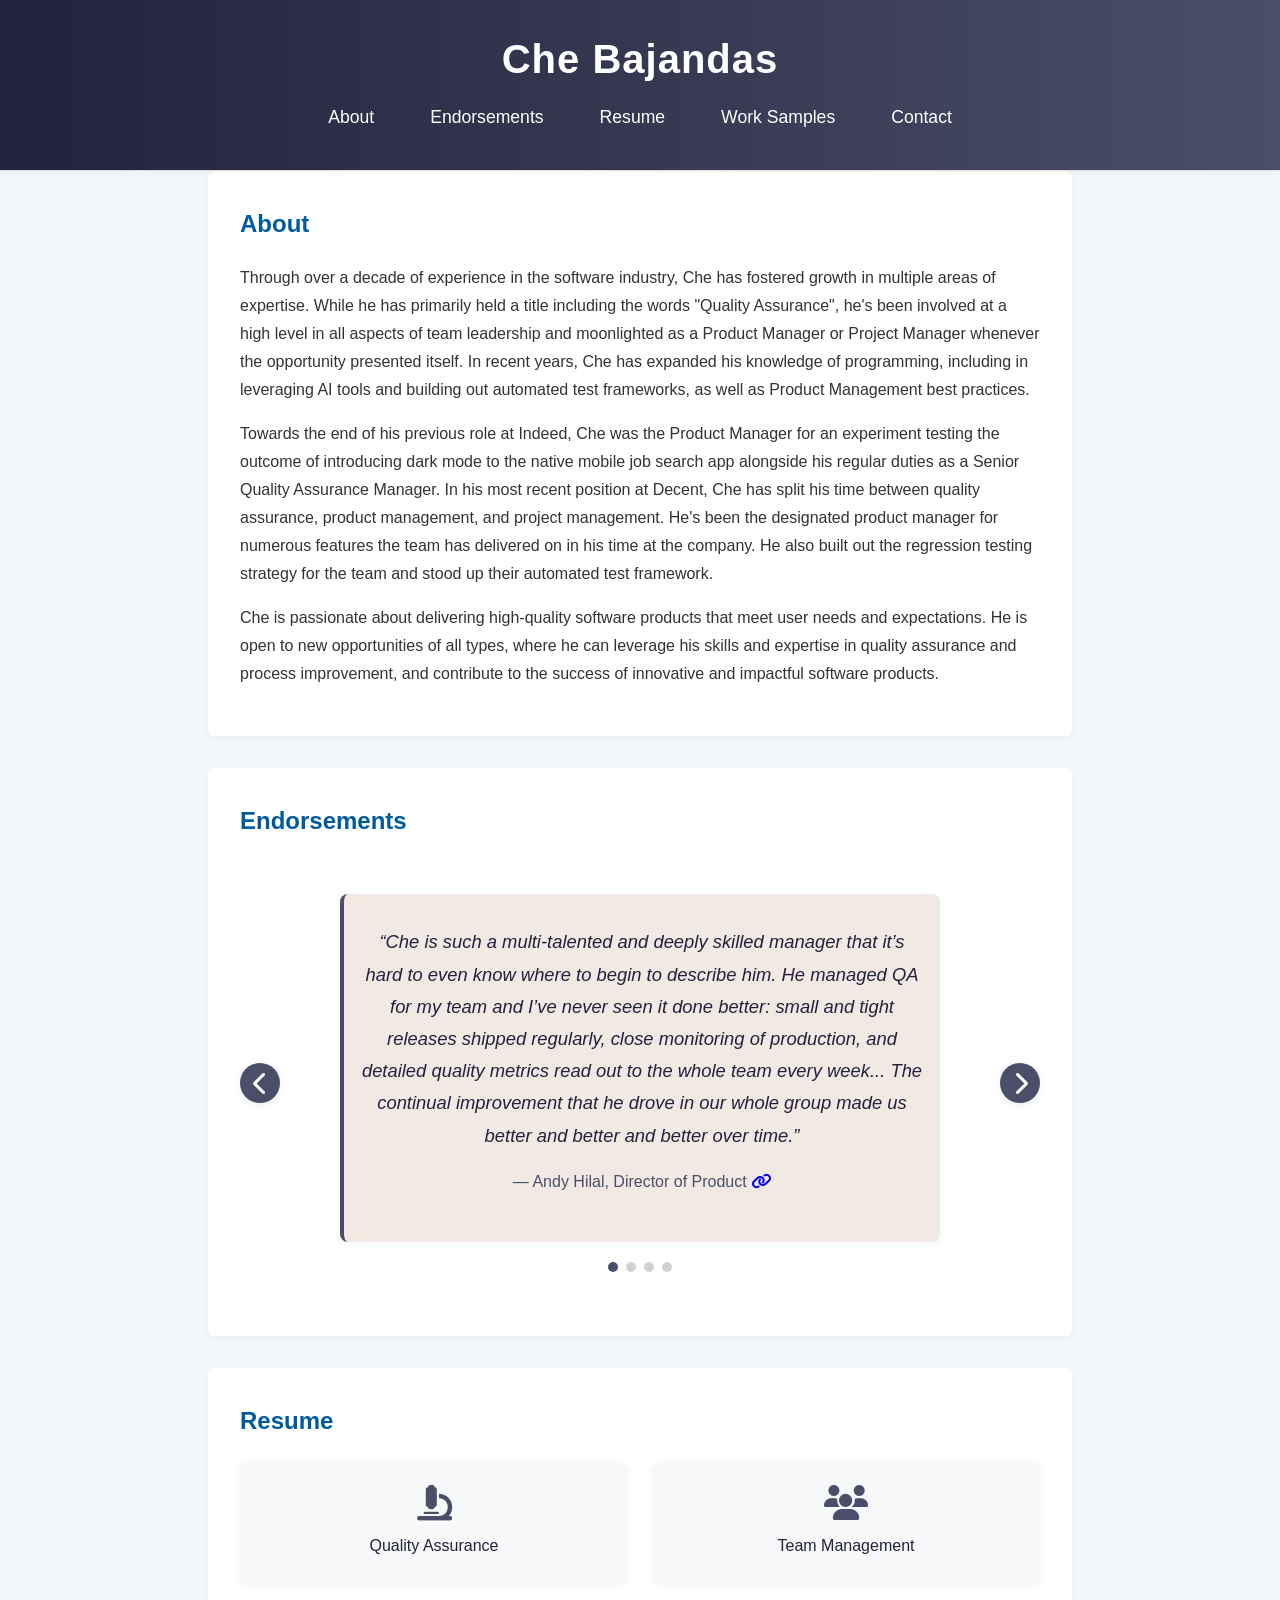
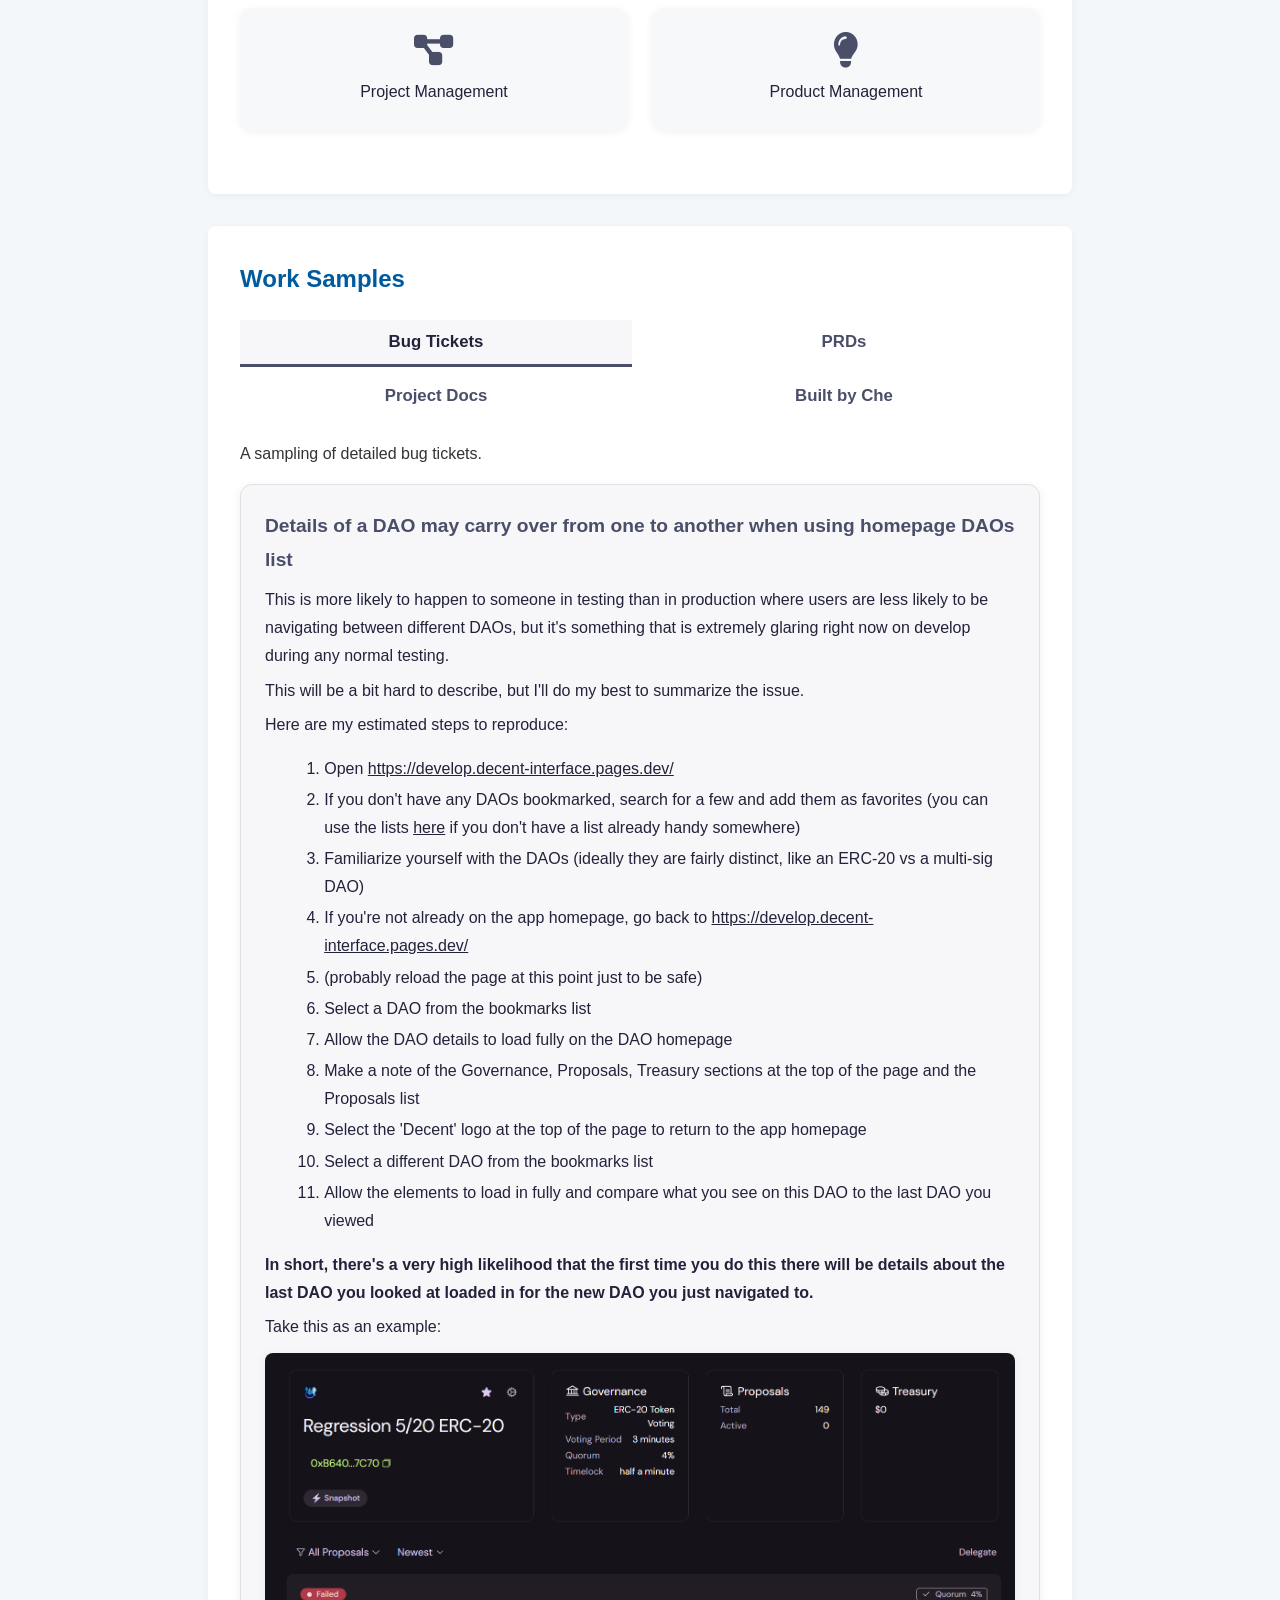
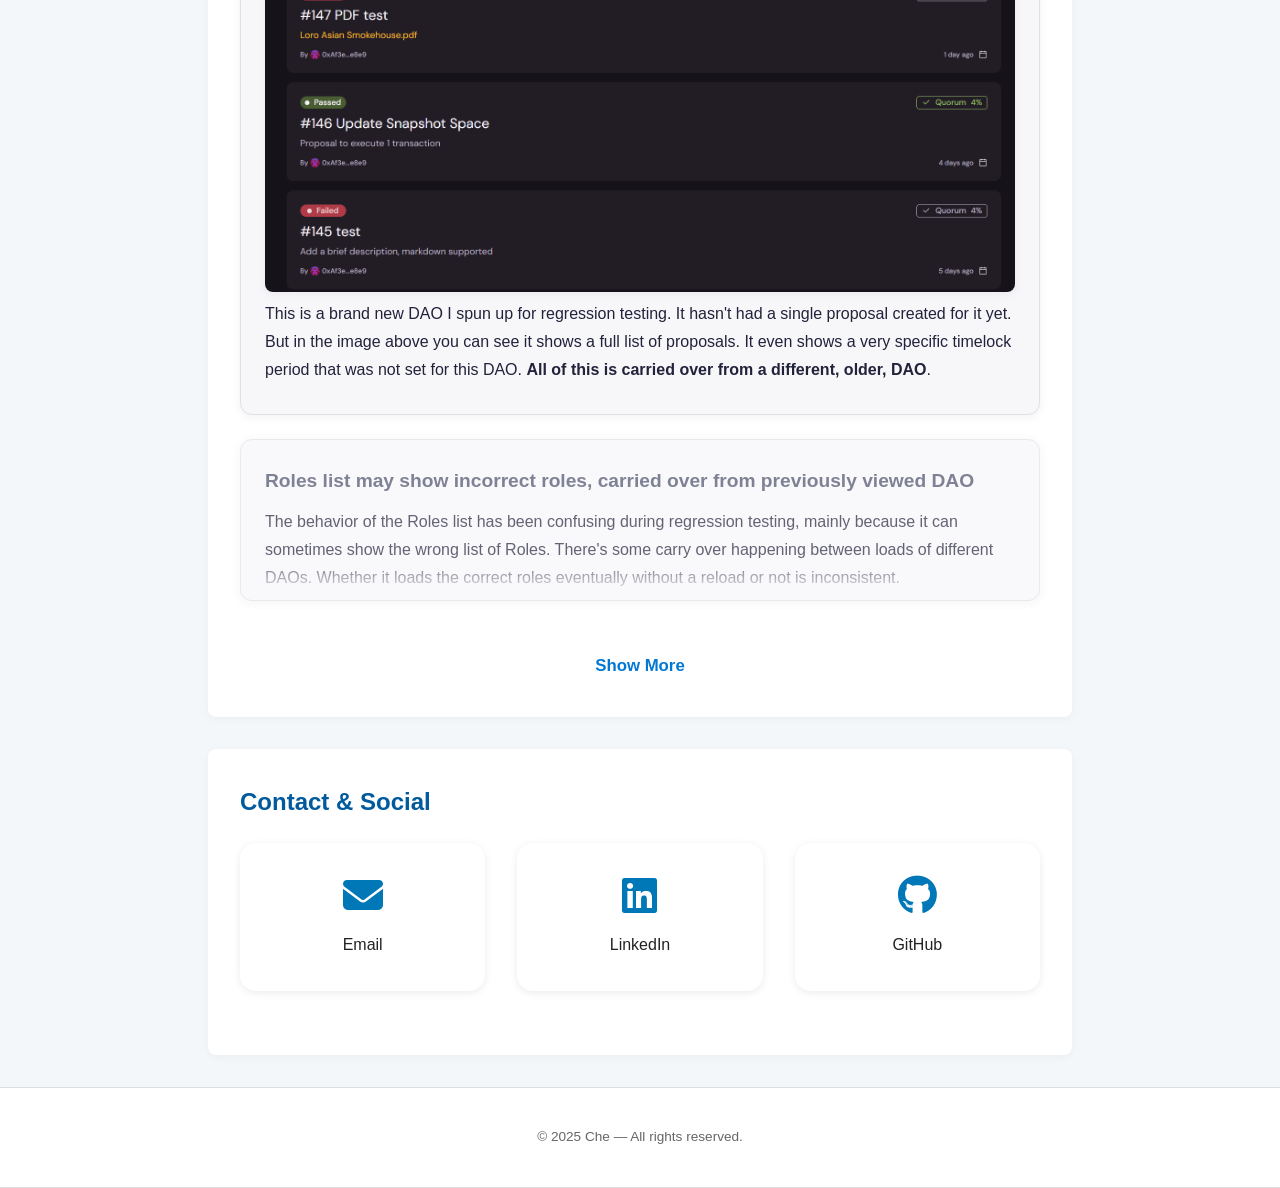
==== index.html @ fb9ca4ca "Significant update to the PRD portion of the page. Now a list of tiles linking to PDFs. Also made so" ====
<!DOCTYPE html>
<html lang="en">
<head>
  <meta charset="UTF-8">
  <meta name="viewport" content="width=device-width, initial-scale=1.0">
  <title>Che Portfolio</title>
  <link rel="stylesheet" href="assets/css/style.css">
  <link rel="stylesheet" href="https://cdnjs.cloudflare.com/ajax/libs/font-awesome/6.4.2/css/all.min.css">

</head>
<body>
  <header>
    <div class="site-title">Che Bajandas</div>
    <nav class="main-nav">
      <button class="nav-hamburger" aria-label="Open navigation" tabindex="0">&#9776;</button>
      <ul class="nav-links">
        <li><a href="#about">About</a></li>
        <li><a href="#endorsements">Endorsements</a></li>
        <li><a href="#resume">Resume</a></li>
        <li><a href="#samples">Work Samples</a></li>
        <li><a href="#contact">Contact</a></li>
      </ul>
      <div class="nav-overlay" id="navOverlay"></div>
      <div class="nav-overlay-bg" id="navOverlayBg"></div>
    </nav>
  </header>

  <section id="about">
    <h2>About</h2>
    <p>
      Through over a decade of experience in the software industry, Che has fostered growth in multiple areas of expertise. While he has primarily held a title including the words "Quality Assurance", he's been involved at a high level in all aspects of team leadership and moonlighted as a Product Manager or Project Manager whenever the opportunity presented itself. In recent years, Che has expanded his knowledge of programming, including in leveraging AI tools and building out automated test frameworks, as well as Product Management best practices.
    </p>
    <p>
      Towards the end of his previous role at Indeed, Che was the Product Manager for an experiment testing the outcome of introducing dark mode to the native mobile job search app alongside his regular duties as a Senior Quality Assurance Manager. In his most recent position at Decent, Che has split his time between quality assurance, product management, and project management. He's been the designated product manager for numerous features the team has delivered on in his time at the company. He also built out the regression testing strategy for the team and stood up their automated test framework.
    </p>
    <p>
      Che is passionate about delivering high-quality software products that meet user needs and expectations. He is open to new opportunities of all types, where he can leverage his skills and expertise in quality assurance and process improvement, and contribute to the success of innovative and impactful software products.
    </p>
  </section>

  <section id="endorsements">
    <h2>Endorsements</h2>
    <div class="carousel-wrapper">
      <button class="carousel-btn" id="prev-btn" aria-label="Previous endorsement">
        <i class="fa-solid fa-chevron-left"></i>
      </button>
      <div class="carousel" id="endorsement-carousel">
        <div class="carousel-quote active">“Che is such a multi-talented and deeply skilled manager that it’s hard to even know where to begin to describe him. He managed QA for my team and I’ve never seen it done better: small and tight releases shipped regularly, close monitoring of production, and detailed quality metrics read out to the whole team every week... The continual improvement that he drove in our whole group made us better and better and better over time.”<br><span class="carousel-author">— Andy Hilal, Director of Product <a href="https://www.linkedin.com/in/che-bajandas/details/recommendations/" target="_blank" aria-label="View LinkedIn recommendation"><i class="fa-solid fa-link"></i></a></span></div>
        <div class="carousel-quote">“For the four years we worked together on Battle Pirates, Che was a consistently diligent and dependable QA, whose deep knowledge of the systems our game was built upon informed his team members across all disciplines of the complexity and risk associated with what we planned and what we shipped.”<br><span class="carousel-author">— Jeremy Sachs, Senior Game Engineer <a href="https://www.linkedin.com/in/che-bajandas/details/recommendations/" target="_blank" aria-label="View LinkedIn recommendation"><i class="fa-solid fa-link"></i></a></span></div>
        <div class="carousel-quote">“What can I say about Che. He is one of the best managers I have ever worked with... He has unparalleled attention to details and has always been someone with the highest level of integrity and fairness. No matter the complexity you can always expect him to deliver.”<br><span class="carousel-author">— Jinesh Doshi, Principle QA Automation Engineer <a href="https://www.linkedin.com/in/che-bajandas/details/recommendations/" target="_blank" aria-label="View LinkedIn recommendation"><i class="fa-solid fa-link"></i></a></span></div>
        <div class="carousel-quote">“When I think of Che, the first word that comes to mind is dedication. Whether it was his team, his work, or the product, Che was always dedicated to making sure everything was a success. No matter where he goes, you can expect him to deliver. ”<br><span class="carousel-author">— Joshua Groezinger, Senior SDET <a href="https://www.linkedin.com/in/che-bajandas/details/recommendations/" target="_blank" aria-label="View LinkedIn recommendation"><i class="fa-solid fa-link"></i></a></span></div>
        <div class="carousel-dots" id="carousel-dots"></div>
      </div>
      <button class="carousel-btn" id="next-btn" aria-label="Next endorsement">
        <i class="fa-solid fa-chevron-right"></i>
      </button>
    </div>
  </section>

  <section id="resume">
    <h2>Resume</h2>
    <div class="resume-cards">
      <a class="resume-card" href="assets/resumes/Che Bajandas Resume IC.pdf" target="_blank">
        <i class="fa-solid fa-microscope resume-icon" aria-hidden="true"></i>
        <span>Quality Assurance</span>
      </a>
      <a class="resume-card" href="assets/resumes/Che Bajandas Resume M.pdf" target="_blank">
        <i class="fa-solid fa-users resume-icon" aria-hidden="true"></i>
        <span>Team Management</span>
      </a>
      <a class="resume-card" href="assets/resumes/Che Bajandas Resume PJM.pdf" target="_blank">
        <i class="fa-solid fa-diagram-project resume-icon" aria-hidden="true"></i>
        <span>Project Management</span>
      </a>
      <a class="resume-card" href="assets/resumes/Che Bajandas Resume PM.pdf" target="_blank">
        <i class="fa-solid fa-lightbulb resume-icon" aria-hidden="true"></i>
        <span>Product Management</span>
      </a>
    </div>
  </section>

  <section id="samples">
    <h2>Work Samples</h2>
    <div class="work-samples-tabs-grid">
      <div class="work-samples-tabs-row">
        <button class="work-samples-tab active" data-tab="bug-tickets">Bug Tickets</button>
        <button class="work-samples-tab" data-tab="prds">PRDs</button>
      </div>
      <div class="work-samples-tabs-row">
        <button class="work-samples-tab" data-tab="project-docs">Project Docs</button>
        <button class="work-samples-tab" data-tab="automation">Built by Che</button>
      </div>
    </div>
    <div class="work-samples-tab-content">
      <div id="bug-tickets-tab" class="work-samples-panel active">
        <p>
            A sampling of detailed bug tickets.
        </p>
        <div id="bug-tickets-container"></div>
      </div>
      <div id="prds-tab" class="work-samples-panel">
        <p>
            Examples of Product Requirement Documents (PRDs).
        </p>
        <div class="prd-cards">
          <a class="prd-card" href="assets/documents/Token Sales MVP PRD 1.pdf" target="_blank">
            <i class="fa-solid fa-file-lines prd-icon" aria-hidden="true"></i>
            <span>Token Sales MVP PRD</span>
          </a>
          <a class="prd-card" href="assets/documents/Decent Monetization PRD 1.pdf" target="_blank">
            <i class="fa-solid fa-file-lines prd-icon" aria-hidden="true"></i>
            <span>Decent Monetization PRD</span>
          </a>
          <a class="prd-card" href="assets/documents/Intuition PRD 1.pdf" target="_blank">
            <i class="fa-solid fa-file-lines prd-icon" aria-hidden="true"></i>
            <span>Intuition PRD</span>
          </a>
          <a class="prd-card" href="assets/documents/Intuition Handoff Notes 1.pdf" target="_blank">
            <i class="fa-solid fa-file-lines prd-icon" aria-hidden="true"></i>
            <span>Intuition Handoff Notes</span>
          </a>
          <a class="prd-card" href="assets/documents/Sub DAO Management PRD 1.pdf" target="_blank">
            <i class="fa-solid fa-file-lines prd-icon" aria-hidden="true"></i>
            <span>Sub DAO Management PRD</span>
          </a>
        </div>
      </div>
      <div id="project-docs-tab" class="work-samples-panel">
        <p>
            Project documentation, including project ticket details.
        </p>
        <div id="project-docs-container"></div>
      </div>
      <div id="automation-tab" class="work-samples-panel">
        <p>
            Automation, coding projects, and tools built by Che.
        </p>
        <div class="automation-card">
          <h3>decent-ui-automation</h3>
          <div class="automation-card-body">
            <p>
              decent-ui-automation is a UI automation framework built with TypeScript and Selenium WebDriver. It was built from the ground up by Che Bajandas to provide automated regression testing as part of the Decent app project pipeline.
            </p>
            <ul>
              <li>TypeScript-first, modern project structure</li>
              <li>Page Object Model (POM) for maintainable tests</li>
              <li>Reusable test utilities and helpers</li>
              <li>Easy configuration and environment management</li>
            </ul>
            <p>
              <a href="https://github.com/decentdao/decent-ui-automation" target="_blank" rel="noopener" class="github-link">
                <i class="fa-brands fa-github"></i> View on GitHub
              </a>
            </p>
            <pre class="automation-code-block"><code>// Sample regression test file

import { getTestDao } from '../../../config/test-daos';
import { BaseSeleniumTest } from '../../base-selenium-test';
import { By } from 'selenium-webdriver';
import { pages } from '../../../config/pages';
import { getBaseUrl, appendFlagsToUrl } from '../../test-helpers';


// Parse governance type from CLI args
const governanceArg = process.argv.find(arg => arg.startsWith('--governance='));
const governanceType = governanceArg ? governanceArg.split('=')[1].toLowerCase() : 'erc20';

const test = new BaseSeleniumTest('dao-homepage', 'content-loads');
BaseSeleniumTest.run(async (test) => {
  // Load the DAO homepage
  await test.start();
  const daoHomePath = `${pages['dao-homepage']}?dao=${getTestDao(governanceType).value}`;
  await test.driver!.get(appendFlagsToUrl(getBaseUrl() + daoHomePath));
  // Confirm the settings button is present
  await test.waitForElement(By.css('[aria-label="Manage DAO"]'));
  console.log('DAO homepage loaded and settings button found.');
}, test);
            </code></pre>
          </div>
        </div>
        <div class="automation-card">
          <h3>decent-copy-editor</h3>
          <div class="automation-card-body">
            <p>
              A simple desktop app that provides a GUI for editing copy for the Decent web app.
            </p>
            <ul>
              <li>Imports language files from local app project</li>
              <li>Displays keys and values in easy to navigate table view</li>
              <li>Allows for editing keys for multiple entries and applying changes in a batch</li>
              <li>Updates local app project language files</li>
            </ul>
            <p>
              <a href="https://github.com/cbajandas/decent-copy-editor" target="_blank" rel="noopener" class="github-link">
                <i class="fa-brands fa-github"></i> View on GitHub
              </a>
            </p>
          </div>
        </div>
        <div class="automation-card">
          <h3>che-portfolio</h3>
          <div class="automation-card-body">
            <p>
              This website!
            </p>
            <ul>
              <li>Intentionally simple design intended for professional use</li>
              <li>Embedded work samples using markdown formatting for consistency</li>
              <li>Mobile friendly, responsive design</li>
              <li>Built from scratch, hosted on GitHub pages</li>
            </ul>
            <p>
              <a href="https://github.com/digestive/che-portfolio" target="_blank" rel="noopener" class="github-link">
                <i class="fa-brands fa-github"></i> View on GitHub
              </a>
            </p>
          </div>
        </div>
        <div class="automation-card">
          <h3>Regression Testing Checklist</h3>
          <div class="automation-card-body">
            <p>
              Complete test suite built for manual regression testing and test case management.
            </p>
            <ul>
              <li>Comprehensive manual regression test suite</li>
              <li>Custom, easy to use test case management</li>
              <li>Checklist style requires less maintenance overhead</li>
              <li>Completely flexible design can easily be expanded upon</li>
            </ul>
            <p>
              <a href="https://docs.google.com/spreadsheets/d/1uO09Rpq7jnb7Ar7uhnLprSSW97XvquPOlO2gi8t4oP4/edit?usp=sharing" target="_blank" rel="noopener" class="github-link">
                <i class="fa-solid fa-external-link-alt"></i> View Checklist
              </a>
            </p>
          </div>
        </div>
      </div>
    </div>
  </section>

  <section id="contact">
    <h2>Contact & Social</h2>
    <div class="contact-cards">
      <a class="contact-card" href="#" id="open-contact-modal">
        <i class="fa-solid fa-envelope contact-icon" aria-hidden="true"></i>
        <span>Email</span>
      </a>
      <a class="contact-card" href="https://linkedin.com/in/che-bajandas" target="_blank">
        <i class="fa-brands fa-linkedin contact-icon" aria-hidden="true"></i>
        <span>LinkedIn</span>
      </a>
      <a class="contact-card" href="https://github.com/cbajandas" target="_blank">
        <i class="fa-brands fa-github contact-icon" aria-hidden="true"></i>
        <span>GitHub</span>
      </a>
    </div>

    <!-- Contact Form Modal -->
    <div id="contact-modal-overlay" class="modal-overlay" style="display:none;">
      <div class="modal-content">
        <button class="modal-close" id="close-contact-modal" aria-label="Close contact form">&times;</button>
        <h3>Contact Che</h3>
        <form id="contact-form">
          <label for="contact-name">Name</label>
          <input type="text" id="contact-name" name="name" required>
          <label for="contact-email">Email</label>
          <input type="email" id="contact-email" name="email" required>
          <label for="contact-message">Message</label>
          <textarea id="contact-message" name="message" rows="4" required></textarea>
          <button type="submit" class="modal-submit">Send</button>
          <input type="hidden" name="_subject" value="New message from portfolio contact form">
          <input type="hidden" name="_next" value="/">
        </form>
        <script>
          // Set Formspree endpoint
          document.getElementById('contact-form').setAttribute('action', 'https://formspree.io/f/xjkorvya');
          document.getElementById('contact-form').setAttribute('method', 'POST');
        </script>
        <div id="contact-form-success" style="display:none; color:#4a4e69; margin-top:1rem;">Thank you! Your message has been sent.</div>
      </div>
    </div>
  </section>

  <footer>
    <p>&copy; 2025 Che — All rights reserved.</p>
  </footer>
  <script src="assets/js/contact-modal.js"></script>
  <script src="assets/js/js-yaml.min.js"></script>
  <script src="assets/js/marked.min.js"></script>
  <script src="assets/js/work-samples.js" defer></script> <!-- Loads bug tickets dynamically -->
  <script src="assets/js/nav.js"></script>
  <script>
    // Auto-close modal after Formspree redirect
    if (window.location.pathname === '/' && window.location.hash === '#contact') {
      var overlay = document.getElementById('contact-modal-overlay');
      if (overlay) overlay.style.display = 'none';
    }
  </script>
  <script src="assets/js/carousel.js"></script>
</body>
</html>
---- assets/css/style.css ----
/* Even spacing for work samples tab buttons */
.work-samples-tabs-row {
  display: flex;
  justify-content: space-between;
  gap: 1rem;
}
/* Desktop navigation styles */
.main-nav ul.nav-links {
  display: flex;
  justify-content: center;
  gap: 2rem;
  list-style: none;
  margin: 0;
  padding: 0;
}
.main-nav li {
  display: inline-block;
}
.main-nav a {
  color: #fff;
  text-decoration: none;
  font-weight: 500;
  font-size: 1.1rem;
  padding: 0.5rem 0;
  position: relative;
  transition: color 0.2s;
}
.main-nav a::after {
  content: '';
  display: block;
  width: 0;
  height: 2px;
  background: #f2e9e4;
  transition: width 0.2s;
  position: absolute;
  left: 0;
  bottom: -4px;
}
.main-nav a:hover {
  color: #f2e9e4;
}
.main-nav a:hover::after {
  width: 100%;
}
/* Hamburger menu hidden by default, shown only on mobile */
.nav-hamburger {
  display: none;
  background: none;
  border: none;
  font-size: 2rem;
  color: #fff;
  cursor: pointer;
  margin-left: 1.2rem;
  margin-right: 0;
  z-index: 1001;
}

@media (max-width: 800px) {
  .nav-hamburger {
    display: block !important;
    position: absolute;
    top: 50%;
    left: 0.5rem;
    transform: translateY(-50%);
    color: #fff;
  }
  .main-nav > ul.nav-links {
    display: none !important;
  }
  .main-nav ul.nav-links li {
    margin: 0.7em 0;
    min-width: unset;
  }
  .main-nav ul.nav-links a {
    color: #fff;
    font-size: 1.1em;
    font-weight: 600;
    text-decoration: none;
    padding: 0.3em 0.5em;
    border-radius: 6px;
    transition: background 0.2s, color 0.2s;
  }
  header .site-title {
    font-size: 1.4rem;
  }
  .main-nav ul.nav-links a:hover {
    background: #4a4e69;
    color: #f2e9e4;
  }
}
.automation-card li {
  margin-bottom: 0.2em;
}
.automation-card a {
  color: #22223b;
  text-decoration: underline;
}
.automation-card b {
  color: #22223b;
  font-weight: bold;
}
.automation-card i {
  color: #4a4e69;
}
.automation-code-block {
  background: #23272e;
  color: #f7f7fa;
  border-radius: 8px;
  padding: 1em;
  font-size: 0.98em;
  overflow-x: auto;
  margin-top: 1em;
  margin-bottom: 0.5em;
}
.automation-card-body {
  margin-top: 0.5em;
}
.automation-card {
  background: #f7f7fa;
  border-radius: 12px;
  box-shadow: 0 2px 8px rgba(74, 78, 105, 0.08);
  padding: 1.5rem;
  border: 1px solid #e0e0e0;
  transition: box-shadow 0.2s;
  font-size: 1rem;
  color: #22223b;
  margin-top: 1.5rem;
}
.automation-card:first-of-type {
  margin-top: 1rem;
}
/* Mobile nav overlay styles */
@media (max-width: 800px) {
  .nav-overlay {
    position: fixed;
    top: 0;
    left: 0;
    width: 80vw;
    max-width: 320px;
    height: 100vh;
    background: #22223b;
    z-index: 2000;
    display: flex;
    flex-direction: column;
    padding: 2.5rem 1.2rem 1.2rem 1.2rem;
    transition: transform 0.3s cubic-bezier(.4,0,.2,1);
    transform: translateX(-100%);
    box-shadow: none;
    pointer-events: none;
    opacity: 0;
  }
  .nav-overlay.open {
    transform: translateX(0);
    box-shadow: 2px 0 16px rgba(0,0,0,0.18);
    pointer-events: auto;
    opacity: 1;
  }
  .main-nav ul.nav-links {
    display: flex;
    flex-direction: column;
    background: none;
    box-shadow: none;
    position: static;
    padding: 0;
    min-width: unset;
    gap: 0;
  }
  .main-nav ul.nav-links li {
    margin: 0.7em 0;
    min-width: unset;
  }
  .main-nav ul.nav-links a {
    color: #fff;
    font-size: 1.1em;
    font-weight: 600;
    text-decoration: none;
    padding: 0.3em 0.5em;
    border-radius: 6px;
    transition: background 0.2s, color 0.2s;
  }
  .main-nav ul.nav-links a:hover {
    background: #4a4e69;
    color: #f2e9e4;
  }
  /* Overlay background when open */
  .nav-overlay-bg {
    display: none;
    position: fixed;
    top: 0;
    left: 0;
    width: 100vw;
    height: 100vh;
    background: rgba(34,34,59,0.4);
    z-index: 1999;
    cursor: pointer;
  }
  .nav-overlay-bg.open {
    display: block !important;
  }
}
section, main, [id] {
  scroll-margin-top: 130px;
}
/* Work Samples Tab Navigation - 2x2 grid */
.work-samples-tabs-grid {
  display: flex;
  flex-direction: column;
  gap: 0.5rem;
  margin-bottom: 1.2rem;
  width: 100%;
}

/* Force long strings to wrap in all table cells and block elements */
td, th, p, li, span, div {
  word-break: break-word;
  overflow-wrap: anywhere;
  white-space: normal;
}

@media (max-width: 700px) {
/* Mobile font size and font family for site title */
.site-title {
    font-size: 1.8rem !important;
    font-family: 'Inter', Arial, sans-serif !important;
    margin-left: 2.5rem;
    width: calc(100% - 2.5rem);
    display: block;
    text-align: center;
}
}
.work-samples-tab {
  flex: 1 1 0;
  min-width: 0;
  max-width: 50%;
  background: none;
  border: none;
  border-bottom: 3px solid transparent;
  color: #4a4e69;
  font-size: 1.05em;
  font-weight: 600;
  padding: 0.7em 0;
  cursor: pointer;
  transition: border-color 0.2s, color 0.2s;
  outline: none;
  text-align: center;
}
.work-samples-tab.active {
  border-bottom: 3px solid #4a4e69;
  color: #22223b;
  background: #f7f7fa;
}
.work-samples-tab:focus {
  outline: 2px solid #0078d4;
}
.work-samples-tab-content {
  margin-top: 0.5rem;
}
.work-samples-panel {
  display: none;
}
.work-samples-panel.active {
  display: block;
}
.ticket-card img {
  max-width: 100%;
  height: auto;
  display: block;
  margin: 0.75em 0 0.5em 0;
  border-radius: 8px;
  box-shadow: 0 2px 8px rgba(74,78,105,0.08);
}
/* Show More/Less Button - clean, blue, no border/background, pointer cursor, block centered */
.show-more-link {
  color: #0078d4;
  font-weight: 600;
  font-size: 1.05em;
  cursor: pointer;
  display: block;
  margin: 1.2em auto 0;
  text-align: center;
  user-select: text;
  border: none;
  background: none;
  box-shadow: none;
  outline: none;
  padding: 0.3em 1em;
  border-radius: 8px;
  transition: color 0.2s;
}
/* Show More/Less Button - clean, blue, no border/background, pointer cursor */
.show-more-link {
  color: #0078d4;
  font-weight: 600;
  font-size: 1.05em;
  cursor: pointer;
  text-align: center;
  margin-top: 0.5rem;
  user-select: text;
  border: none;
  background: none;
  box-shadow: none;
  outline: none;
  padding: 0.3em 1em;
  border-radius: 8px;
  display: inline-block;
  transition: color 0.2s;
}
.show-more-link:hover, .show-more-link:focus {
  color: #005a9e;
  outline: none;
}
.ticket-card h2 {
  margin-top: 0;
  color: #4a4e69;
  font-size: 1.2rem;
  margin-bottom: 0.5em;
}
.ticket-card h3 {
  margin-bottom: 0.4em;
}
.ticket-card p, .ticket-card br {
  margin: 0.2em 0 0.4em 0;
}
.ticket-card li {
  margin-left: 1.2em;
  margin-bottom: 0.2em;
}
.ticket-card a {
  color: #22223b;
  text-decoration: underline;
}
.ticket-card b {
  color: #22223b;
  font-weight: bold;
}
.ticket-card i {
  color: #4a4e69;
}

/* Work Sample Ticket Cards */
.work-sample-tickets {
  margin-top: 1rem;
  display: flex;
  flex-direction: column;
  gap: 1.5rem;
}

.ticket-card {
  background: #f7f7fa;
  border-radius: 12px;
  box-shadow: 0 2px 8px rgba(74, 78, 105, 0.08);
  padding: 1.5rem;
  border: 1px solid #e0e0e0;
  transition: box-shadow 0.2s;
  font-size: 1rem;
  color: #22223b;
}
.ticket-card h2 {
  margin-top: 0;
  color: #4a4e69;
  font-size: 1.2rem;
}
.ticket-card li {
  margin-left: 1.2em;
}
  /* Holistic mobile modal centering and sizing */
  .modal-overlay {
    align-items: center !important;
    justify-content: center !important;
  }
  .modal-content {
    background: #fff;
    border-radius: 16px;
    box-shadow: 0 4px 32px rgba(0,0,0,0.18);
    padding: 2rem 2rem 1.5rem 2rem;
    width: 100%;
    max-width: 400px;
    pointer-events: auto;
    position: relative;
    text-align: left;
    margin: 0 auto;
  }
  @media (max-width: 700px) {
  .modal-content {
    width: 95vw;
    max-width: 95vw;
    padding: 1.2rem 0.7rem 1rem 0.7rem;
    border-radius: 12px;
  }
}
.ticket-card b {
  color: #22223b;
  font-weight: bold;
}
.ticket-card i {
  color: #4a4e69;
}
.show-more-btn {
  background: #4a4e69;
  color: #fff;
  border: none;
  border-radius: 8px;
  padding: 0.5rem 1.2rem;
  font-size: 1rem;
  cursor: pointer;
  margin-top: 0.5rem;
  align-self: flex-start;
  transition: background 0.2s;
}
.show-more-btn:hover {
  background: #22223b;
}
.resume-cards {
  display: grid;
  grid-template-columns: repeat(2, 1fr);
  gap: 1.5rem;
  margin-bottom: 2rem;
}
.resume-card {
  display: flex;
  flex-direction: column;
  align-items: center;
  justify-content: center;
  background: #f7f8fa;
  border-radius: 12px;
  box-shadow: 0 2px 8px rgba(0,0,0,0.06);
  padding: 1.5rem 1.2rem;
  text-decoration: none;
  color: #22223b;
  /* width removed to allow grid to control card width */
  transition: box-shadow 0.2s, transform 0.2s;
}
.resume-card:hover {
  box-shadow: 0 4px 16px rgba(0,0,0,0.12);
  transform: translateY(-4px) scale(1.04);
  color: #4a4e69;
}
.resume-icon {
  font-size: 2.2rem;
  margin-bottom: 0.7rem;
  color: #4a4e69;
  transition: color 0.2s;
}
.resume-card:hover .resume-icon {
  color: #22223b;
}

/* PRD Cards - similar to resume cards but with distinct styling */
.prd-cards {
  display: grid;
  grid-template-columns: repeat(2, 1fr);
  gap: 1.2rem;
  margin-top: 1.5rem;
}
.prd-card {
  display: flex;
  flex-direction: column;
  align-items: center;
  justify-content: center;
  background: #ffffff;
  border: 2px solid #e8e9ed;
  border-radius: 10px;
  box-shadow: 0 1px 6px rgba(0,0,0,0.04);
  padding: 1.5rem 1rem;
  text-decoration: none;
  color: #22223b;
  transition: all 0.2s;
  min-height: 120px;
}
.prd-card:hover {
  border-color: #4a4e69;
  box-shadow: 0 3px 12px rgba(0,0,0,0.1);
  transform: translateY(-2px);
  color: #4a4e69;
}
.prd-icon {
  font-size: 2rem;
  margin-bottom: 0.6rem;
  color: #0077b6;
  transition: color 0.2s;
}
.prd-card:hover .prd-icon {
  color: #005f8e;
}
.prd-card span {
  text-align: center;
  font-size: 0.95rem;
  font-weight: 500;
  line-height: 1.3;
}

/* Contact Cards - mimic resume card style */
.contact-cards {
  display: grid;
  grid-template-columns: repeat(3, 1fr);
  gap: 2rem;
  margin-bottom: 2rem;
}
.contact-card {
  background: #fff;
  border-radius: 1rem;
  box-shadow: 0 2px 8px rgba(0,0,0,0.08);
  padding: 2rem 1.5rem;
  display: flex;
  flex-direction: column;
  align-items: center;
  text-decoration: none;
  color: #222;
  transition: box-shadow 0.2s;
}
.contact-card:hover {
  box-shadow: 0 4px 16px rgba(0,0,0,0.16);
}
.contact-icon {
  font-size: 2.5rem;
  margin-bottom: 1rem;
  color: #0077b6;
}

/* Contact Modal Styles - unified for all screen sizes */
.modal-overlay {
  position: fixed;
  top: 0;
  left: 0;
  width: 100vw;
  height: 100vh;
  background: rgba(34, 34, 59, 0.7);
  display: flex;
  align-items: center;
  justify-content: center;
  z-index: 1000;
  pointer-events: auto;
}
  .modal-content {
    background: #fff;
    border-radius: 16px;
    box-shadow: 0 4px 32px rgba(0,0,0,0.18);
    padding: 2rem 2rem 1.5rem 2rem;
    width: 100%;
    max-width: 400px;
    pointer-events: auto;
    position: relative;
    text-align: left;
    margin: 0 auto;
  }
  @media (max-width: 700px) {
  .modal-content {
    width: 95vw;
    max-width: 95vw;
    padding: 1.2rem 0.7rem 1rem 0.7rem;
    border-radius: 12px;
  }
}
.modal-close {
  position: absolute;
  top: 1rem;
  right: 1rem;
  background: none;
  border: none;
  font-size: 2rem;
  color: #4a4e69;
  cursor: pointer;
}
.modal-content h3 {
  margin-top: 0;
  color: #4a4e69;
  font-size: 1.4rem;
  margin-bottom: 1rem;
}
#contact-form {
  display: flex;
  flex-direction: column;
  gap: 1rem;
}
#contact-form label {
  font-weight: 500;
  color: #22223b;
}
#contact-form input,
#contact-form textarea {
  border: 1px solid #ddd;
  border-radius: 6px;
  padding: 0.7rem;
  font-size: 1rem;
  font-family: inherit;
  margin-top: 0.2rem;
}
#contact-form textarea {
  resize: vertical;
}
.modal-submit {
  background: #4a4e69;
  color: #fff;
  border: none;
  border-radius: 6px;
  padding: 0.7rem 1.2rem;
  font-size: 1rem;
  font-weight: 600;
  cursor: pointer;
  margin-top: 0.5rem;
  transition: background 0.2s;
}
.modal-submit:hover {
  background: #22223b;
}

@media (max-width: 700px) {
  .resume-cards {
    grid-template-columns: 1fr;
  }
  .prd-cards {
    grid-template-columns: 1fr;
  }
  .contact-cards {
    grid-template-columns: 1fr;
    gap: 1.5rem;
  }
  .contact-card {
    min-width: 0;
    max-width: 100%;
    padding: 1.5rem 1rem;
  }
}
/* Carousel wrapper for chevrons */
.carousel-wrapper {
  display: flex;
  align-items: center;
  justify-content: center;
  gap: 1rem;
}
.carousel-btn {
  background: #4a4e69;
  color: #fff;
  border: none;
  border-radius: 50%;
  width: 2.5rem;
  height: 2.5rem;
  display: flex;
  align-items: center;
  justify-content: center;
  font-size: 1.5rem;
  cursor: pointer;
  box-shadow: 0 2px 8px rgba(0,0,0,0.08);
  transition: background 0.2s;
}
.carousel-btn:hover {
  background: #22223b;
}
/* Carousel styles for endorsements */
.carousel {
  position: relative;
  max-width: 600px;
  margin: 2rem auto;
  text-align: center;
}
.carousel-quote {
  display: none;
  background: #f2e9e4;
  border-left: 4px solid #4a4e69;
  padding: 2rem 1rem 1rem 1rem;
  margin: 0;
  border-radius: 8px;
  font-style: italic;
  font-size: 1.15rem;
  color: #22223b;
  height: 300px;
  overflow-y: auto;
  box-shadow: 0 2px 8px rgba(0,0,0,0.04);
}
.carousel-quote.active {
  display: block;
}
.carousel-author {
  display: block;
  margin-top: 1rem;
  font-size: 1rem;
  color: #4a4e69;
  font-style: normal;
}
/* Carousel dot navigation */
.carousel-dots {
  display: flex;
  justify-content: center;
  gap: 0.5rem;
  margin-top: 1.2rem;
}
.carousel-dot {
  width: 10px;
  height: 10px;
  border-radius: 50%;
  background: #d1d1d1;
  cursor: pointer;
  transition: background 0.2s;
}
.carousel-dot.active {
  background: #4a4e69;
}
@import url('https://fonts.googleapis.com/css2?family=Inter:wght@400;700&display=swap');

body {
  font-family: 'Inter', Arial, sans-serif;
  background: #f7f8fa;
  color: #222;
  margin: 0;
  padding: 0;
  line-height: 1.75;
}

header {
  background: linear-gradient(90deg, #22223b 0%, #4a4e69 100%);
  color: #fff;
  padding: 2rem 0 1rem 0;
  text-align: center;
  box-shadow: 0 2px 8px rgba(0,0,0,0.04);
  position: sticky;
  top: 0;
  z-index: 100;
}

header .site-title {
  font-size: 2.5rem;
  margin: 0 0 0.5rem 0;
  font-weight: 700;
  color: #fff;
  letter-spacing: 1px;
}

main, section {
  max-width: 700px;
  margin: 2rem auto;
  background: #fff;
  border-radius: 12px;
  box-shadow: 0 2px 16px rgba(0,0,0,0.06);
  padding: 2rem;
}

h2 {
  color: #4a4e69;
  margin-top: 0;
}

section#resume ul li a {
  color: #4a4e69;
  font-weight: 600;
  text-decoration: underline;
  transition: color 0.2s;
}

section#resume ul li a:hover {
  color: #22223b;
}

blockquote {
  background: #f2e9e4;
  border-left: 4px solid #4a4e69;
  padding: 1rem;
  margin: 1rem 0;
  border-radius: 8px;
  font-style: italic;
}

footer {
  text-align: center;
  color: #888;
  padding: 2rem 0 1rem 0;
  font-size: 0.95rem;
  border-top: 1px solid #ddd;
}

@media (max-width: 800px) {
  .main-nav > ul.nav-links {
    display: none !important;
  }
  }

/* Contact Cards - mimic resume card style */
.contact-cards {
  display: grid;
  grid-template-columns: repeat(3, 1fr);
  gap: 2rem;
  margin-bottom: 2rem;
}
.contact-card {
  background: #fff;
  border-radius: 1rem;
  box-shadow: 0 2px 8px rgba(0,0,0,0.08);
  padding: 2rem 1.5rem;
  display: flex;
  flex-direction: column;
  align-items: center;
  text-decoration: none;
  color: #222;
  transition: box-shadow 0.2s;
}
.contact-card:hover {
  box-shadow: 0 4px 16px rgba(0,0,0,0.16);
}
.contact-icon {
  font-size: 2.5rem;
  margin-bottom: 1rem;
  color: #0077b6;
}

@media (max-width: 700px) {
  .contact-cards {
    grid-template-columns: 1fr;
  }
}
  nav {
    gap: 1rem;
  }
  header h1 {
    font-size: 2rem;
  }
/* Typography & Layout */
body {
  font-family: 'Segoe UI', sans-serif;
  margin: 0;
  padding: 0;
  background-color: #f4f7fa;
  color: #333;
  line-height: 1.75;
}

header, footer {
  background-color: #ffffff;
  padding: 1.5rem 2rem;
  border-bottom: 1px solid #ddd;
  text-align: center;
}

h1 {
  font-size: 2rem;
  margin: 0;
  color: #222;
}

nav {
  margin-top: 0.5rem;
}

nav a {
  margin: 0 12px;
  color: #0078d4;
  text-decoration: none;
  font-weight: 500;
  transition: color 0.3s ease;
}

nav a:hover {
  color: #005a9e;
}

/* Section Styling */
section {
  padding: 2rem;
  max-width: 800px;
  margin: auto;
  background-color: #ffffff;
  margin-bottom: 2rem;
  border-radius: 8px;
  box-shadow: 0 2px 8px rgba(0,0,0,0.04);
}

h2 {
  color: #005a9e;
  margin-top: 0;
}

/* Lists and Quotes */

ul {
  padding-left: 1.5rem;
}

li {
  margin-bottom: 0.8rem;
}

blockquote {
  background-color: #f0f4f8;
  border-left: 4px solid #0078d4;
  padding: 1rem;
  margin: 1rem 0;
  border-radius: 6px;
}

blockquote footer {
  font-size: 0.9rem;
  color: #555;
}

/* Contact Links */
section#contact ul {
  list-style: none;
  padding: 0;
}

section#contact li {
  margin-bottom: 0.5rem !important;
}

/* Footer */
footer {
  font-size: 0.85rem;
  color: #666;
  border-top: 1px solid #ddd;
}

.ticket-collapsed {
  max-height: 7em;
  overflow: hidden;
  position: relative;
  opacity: 0.7;
}
.ticket-fade {
  position: absolute;
  left: 0; right: 0; bottom: 0;
  height: 2.5em;
  background: linear-gradient(to bottom, rgba(247,247,250,0), #f7f7fa 90%);
  border-radius: 0 0 12px 12px;
  pointer-events: none;
}
/* Hide carousel chevrons on mobile and unify with nav tabs breakpoint */
@media (max-width: 800px) {
  .carousel-btn {
    display: none !important;
  }
  .carousel-wrapper {
    gap: 0;
  }
}
@media (max-width: 700px) {
  .carousel-quote {
    height: 430px !important;
    min-height: 320px;
    max-height: 430px;
    overflow-y: auto;
  }
}

/* Mobile font size and font family for site title */
@media (max-width: 700px) {
header {
    text-align: center;
}
.site-title {
    font-size: 1.5rem !important;
    font-family: 'Inter', Arial, sans-serif !important;
    margin: 0 auto;
    width: auto;
    display: block;
    text-align: center;
}
}
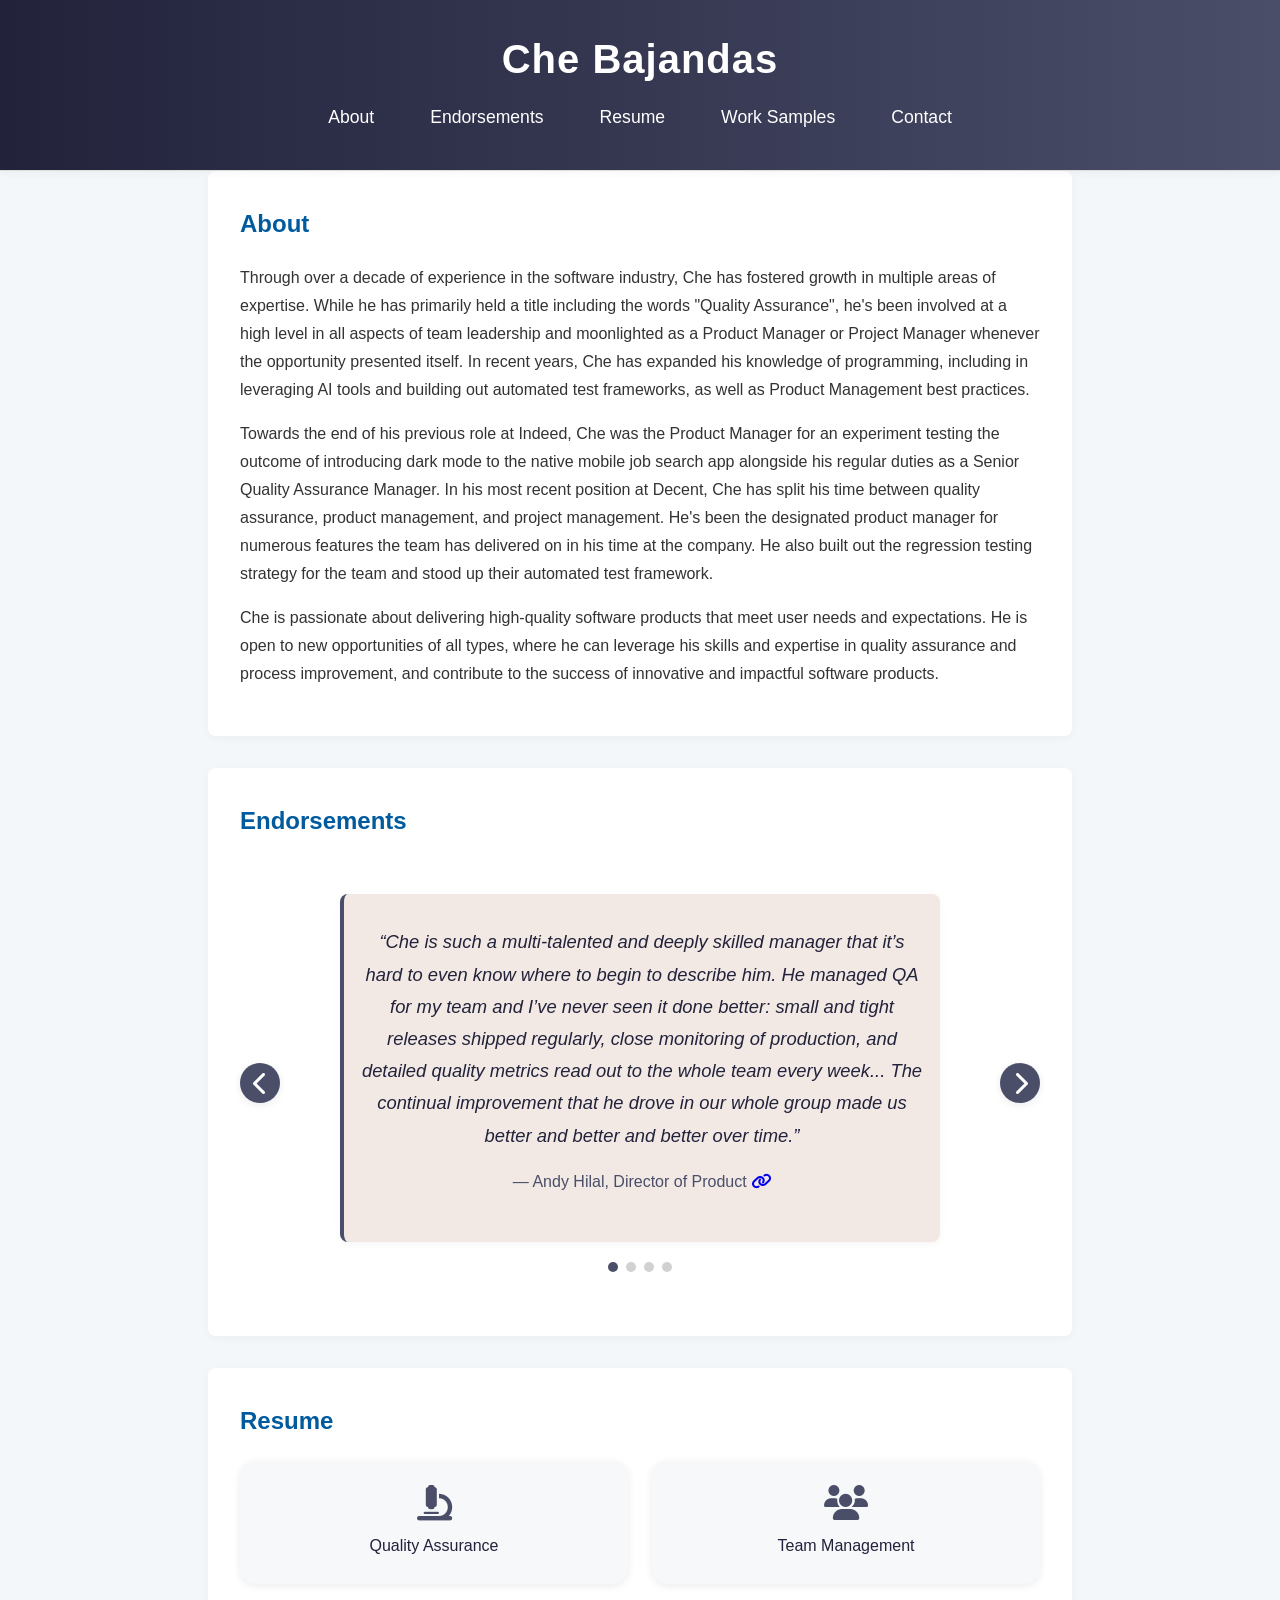
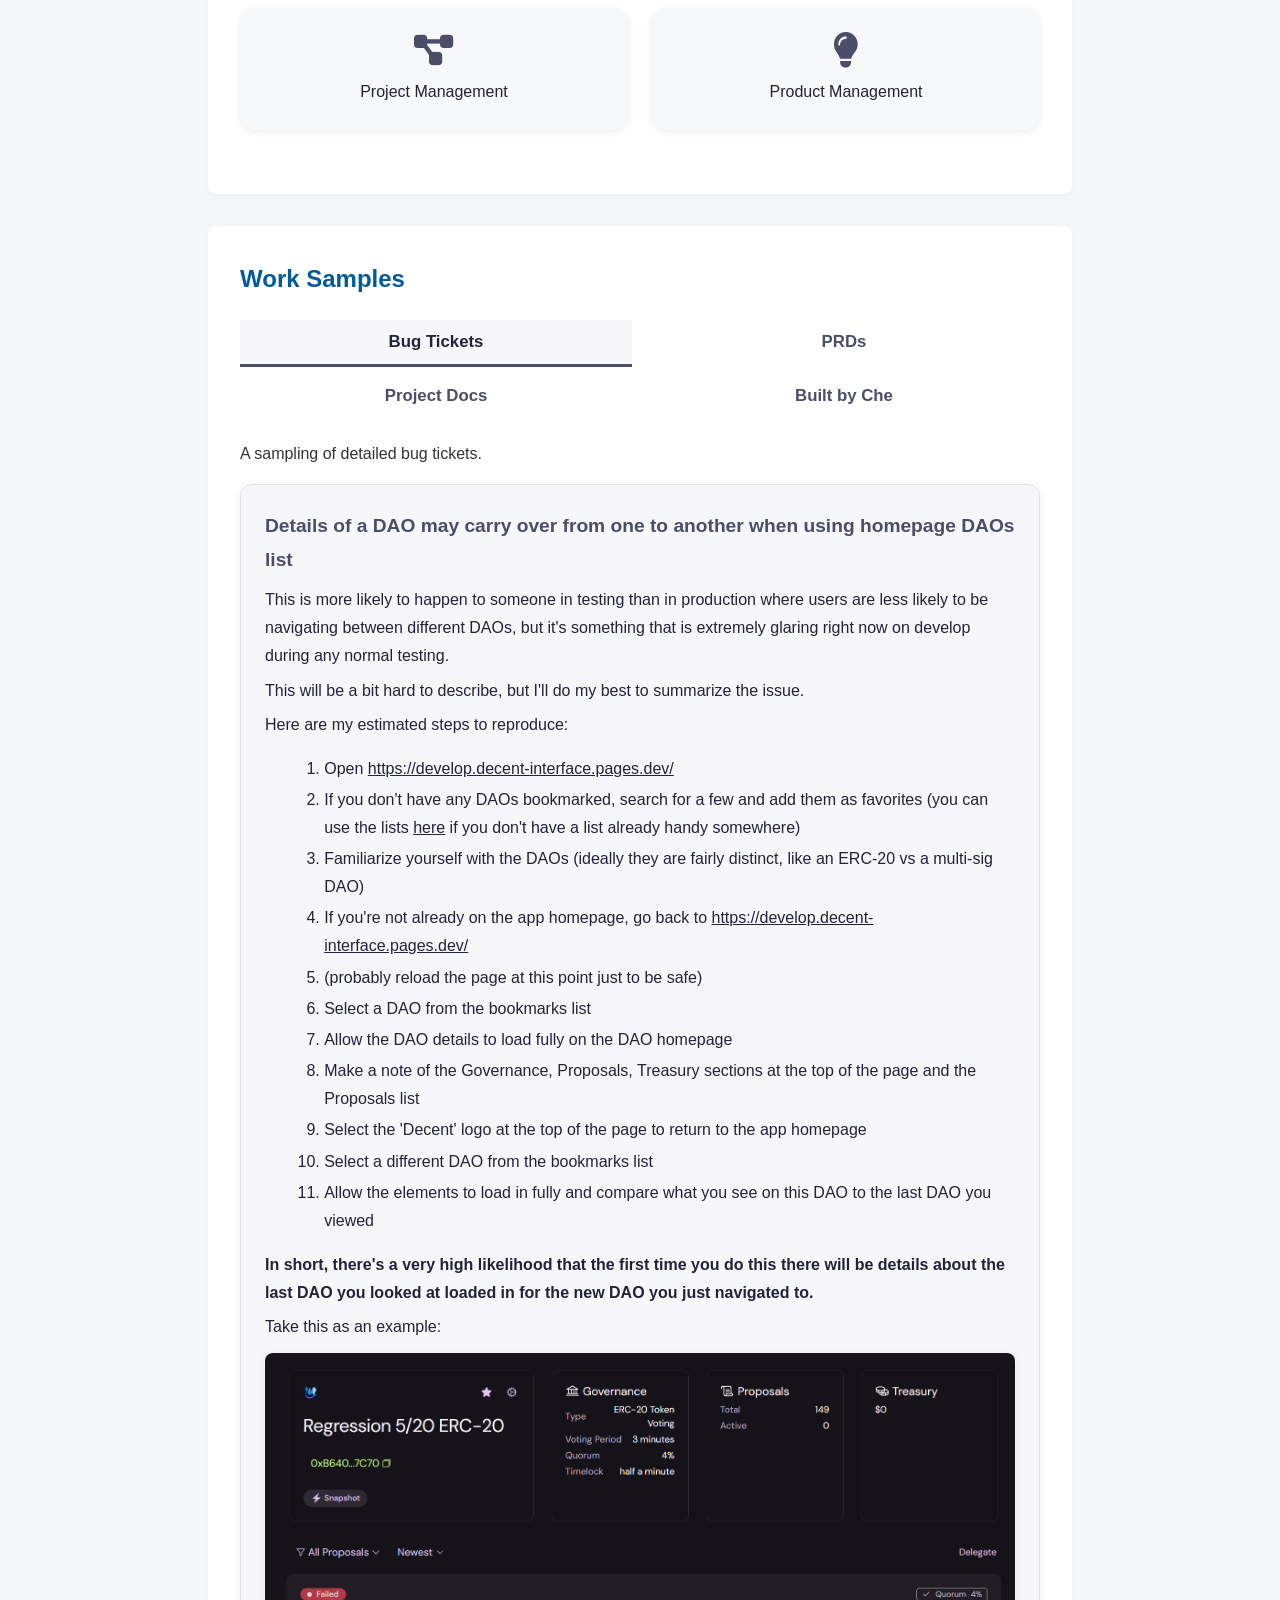
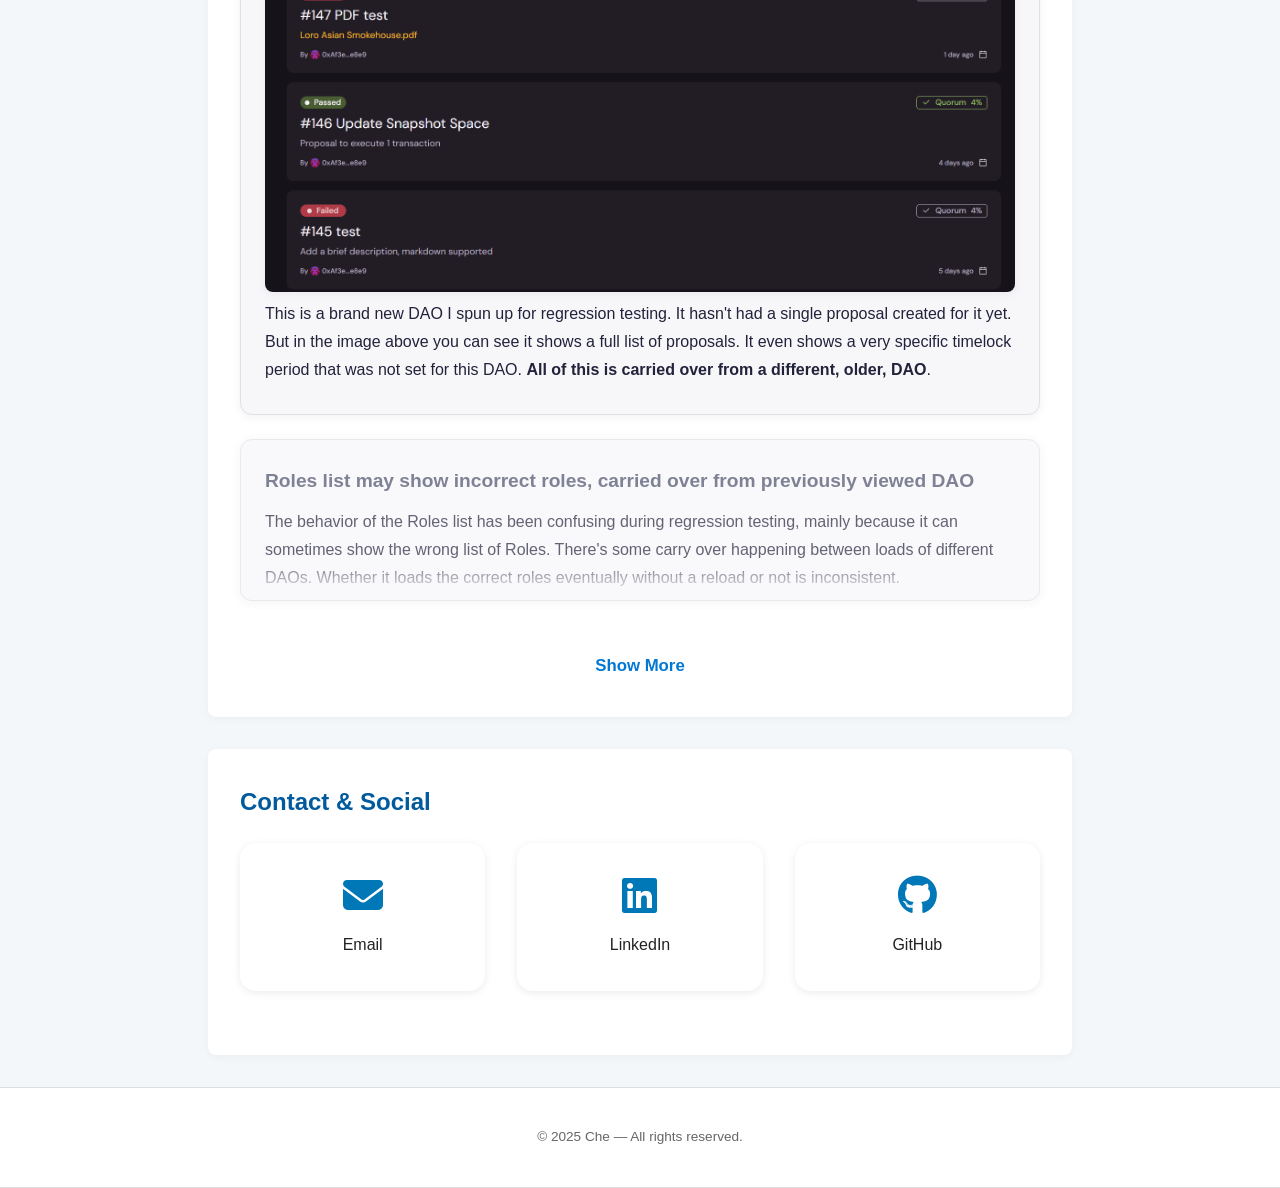
==== commit d48a515d: "Add 'made by che' sections for Testomniac work" ====
--- a/index.html
+++ b/index.html
@@ -231,6 +231,43 @@
             <p>
               <a href="https://docs.google.com/spreadsheets/d/1uO09Rpq7jnb7Ar7uhnLprSSW97XvquPOlO2gi8t4oP4/edit?usp=sharing" target="_blank" rel="noopener" class="github-link">
                 <i class="fa-solid fa-external-link-alt"></i> View Checklist
+              </a>
+            </p>
+          </div>
+        </div>
+        <div class="automation-card">
+          <h3>Testomniac Marketing Website</h3>
+          <div class="automation-card-body">
+            <p>
+              Marketing website for Testomniac, a start up focused on AI powered automated quality assurance.
+            </p>
+            <ul>
+              <li>Responsive, modern design</li>
+              <li>Showcases Testomniac's AI powered automated quality assurance capabilities</li>
+              <li>Built with SEO best practices in mind</li>
+              <li>Created using Copilot in VS Code</li>
+            </ul>
+            <p>
+              <a href="http://testomniac.com/" target="_blank" rel="noopener" class="github-link">
+                <i class="fa-solid fa-external-link-alt"></i> View Website
+              </a>
+            </p>
+          </div>
+        </div>
+        <div class="automation-card">
+          <h3>Testomniac UX Prototype</h3>
+          <div class="automation-card-body">
+            <p>
+              UX prototype for Testomniac, a start up focused on AI powered automated quality assurance.
+            </p>
+            <ul>
+              <li>Built using Figma Make based on hand made product requirement documents (PRD) and wireframes</li>
+              <li>Interactive prototype to inform product development</li>
+              <li>Leveraged by contractors to develop functional demo app</li>
+            </ul>
+            <p>
+              <a href="https://year-odd-63510885.figma.site/organizations/org-001/products/prod-001/dashboard" target="_blank" rel="noopener" class="github-link">
+                <i class="fa-solid fa-external-link-alt"></i> View Prototype
               </a>
             </p>
           </div>
--- a/assets/css/style.css
+++ b/assets/css/style.css
@@ -1,10 +1,9 @@
-/* Even spacing for work samples tab buttons */
 .work-samples-tabs-row {
   display: flex;
   justify-content: space-between;
   gap: 1rem;
 }
-/* Desktop navigation styles */
+
 .main-nav ul.nav-links {
   display: flex;
   justify-content: center;
@@ -42,7 +41,7 @@
 .main-nav a:hover::after {
   width: 100%;
 }
-/* Hamburger menu hidden by default, shown only on mobile */
+/* Hamburger button */
 .nav-hamburger {
   display: none;
   background: none;
@@ -88,20 +87,48 @@
     color: #f2e9e4;
   }
 }
+
+.ticket-card,
+.automation-card {
+  background: #f7f7fa;
+  border-radius: 12px;
+  box-shadow: 0 2px 8px rgba(74, 78, 105, 0.08);
+  padding: 1.5rem;
+  border: 1px solid #e0e0e0;
+  transition: box-shadow 0.2s;
+  font-size: 1rem;
+  color: #22223b;
+}
+
+.ticket-card a,
+.automation-card a {
+  color: #22223b;
+  text-decoration: underline;
+}
+
+.ticket-card b,
+.automation-card b {
+  color: #22223b;
+  font-weight: bold;
+}
+
+.ticket-card i,
+.automation-card i {
+  color: #4a4e69;
+}
+
+.automation-card {
+  margin-top: 1.5rem;
+}
+
+.automation-card:first-of-type {
+  margin-top: 1rem;
+}
+
 .automation-card li {
   margin-bottom: 0.2em;
 }
-.automation-card a {
-  color: #22223b;
-  text-decoration: underline;
-}
-.automation-card b {
-  color: #22223b;
-  font-weight: bold;
-}
-.automation-card i {
-  color: #4a4e69;
-}
+
 .automation-code-block {
   background: #23272e;
   color: #f7f7fa;
@@ -115,21 +142,7 @@
 .automation-card-body {
   margin-top: 0.5em;
 }
-.automation-card {
-  background: #f7f7fa;
-  border-radius: 12px;
-  box-shadow: 0 2px 8px rgba(74, 78, 105, 0.08);
-  padding: 1.5rem;
-  border: 1px solid #e0e0e0;
-  transition: box-shadow 0.2s;
-  font-size: 1rem;
-  color: #22223b;
-  margin-top: 1.5rem;
-}
-.automation-card:first-of-type {
-  margin-top: 1rem;
-}
-/* Mobile nav overlay styles */
+
 @media (max-width: 800px) {
   .nav-overlay {
     position: fixed;
@@ -182,7 +195,6 @@
     background: #4a4e69;
     color: #f2e9e4;
   }
-  /* Overlay background when open */
   .nav-overlay-bg {
     display: none;
     position: fixed;
@@ -198,10 +210,11 @@
     display: block !important;
   }
 }
+
 section, main, [id] {
   scroll-margin-top: 130px;
 }
-/* Work Samples Tab Navigation - 2x2 grid */
+
 .work-samples-tabs-grid {
   display: flex;
   flex-direction: column;
@@ -210,7 +223,7 @@
   width: 100%;
 }
 
-/* Force long strings to wrap in all table cells and block elements */
+/* Long strings wrap in table cells and text elements */
 td, th, p, li, span, div {
   word-break: break-word;
   overflow-wrap: anywhere;
@@ -218,7 +231,6 @@
 }
 
 @media (max-width: 700px) {
-/* Mobile font size and font family for site title */
 .site-title {
     font-size: 1.8rem !important;
     font-family: 'Inter', Arial, sans-serif !important;
@@ -269,7 +281,7 @@
   border-radius: 8px;
   box-shadow: 0 2px 8px rgba(74,78,105,0.08);
 }
-/* Show More/Less Button - clean, blue, no border/background, pointer cursor, block centered */
+/* Show more/less link */
 .show-more-link {
   color: #0078d4;
   font-weight: 600;
@@ -287,7 +299,6 @@
   border-radius: 8px;
   transition: color 0.2s;
 }
-/* Show More/Less Button - clean, blue, no border/background, pointer cursor */
 .show-more-link {
   color: #0078d4;
   font-weight: 600;
@@ -325,19 +336,7 @@
   margin-left: 1.2em;
   margin-bottom: 0.2em;
 }
-.ticket-card a {
-  color: #22223b;
-  text-decoration: underline;
-}
-.ticket-card b {
-  color: #22223b;
-  font-weight: bold;
-}
-.ticket-card i {
-  color: #4a4e69;
-}
-
-/* Work Sample Ticket Cards */
+
 .work-sample-tickets {
   margin-top: 1rem;
   display: flex;
@@ -345,29 +344,145 @@
   gap: 1.5rem;
 }
 
-.ticket-card {
-  background: #f7f7fa;
-  border-radius: 12px;
-  box-shadow: 0 2px 8px rgba(74, 78, 105, 0.08);
-  padding: 1.5rem;
-  border: 1px solid #e0e0e0;
-  transition: box-shadow 0.2s;
-  font-size: 1rem;
-  color: #22223b;
-}
-.ticket-card h2 {
-  margin-top: 0;
-  color: #4a4e69;
-  font-size: 1.2rem;
-}
-.ticket-card li {
-  margin-left: 1.2em;
-}
-  /* Holistic mobile modal centering and sizing */
-  .modal-overlay {
+.modal-overlay {
     align-items: center !important;
     justify-content: center !important;
   }
+
+.show-more-btn {
+  background: #4a4e69;
+  color: #fff;
+  border: none;
+  border-radius: 8px;
+  padding: 0.5rem 1.2rem;
+  font-size: 1rem;
+  cursor: pointer;
+  margin-top: 0.5rem;
+  align-self: flex-start;
+  transition: background 0.2s;
+}
+.show-more-btn:hover {
+  background: #22223b;
+}
+.resume-cards {
+  display: grid;
+  grid-template-columns: repeat(2, 1fr);
+  gap: 1.5rem;
+  margin-bottom: 2rem;
+}
+
+/* Shared card base styles */
+.resume-card,
+.contact-card {
+  display: flex;
+  flex-direction: column;
+  align-items: center;
+  justify-content: center;
+  border-radius: 1rem;
+  box-shadow: 0 2px 8px rgba(0,0,0,0.08);
+  text-decoration: none;
+  color: #22223b;
+  transition: box-shadow 0.2s, transform 0.2s;
+}
+
+.resume-card {
+  background: #f7f8fa;
+  padding: 1.5rem 1.2rem;
+}
+
+.contact-card {
+  background: #fff;
+  padding: 2rem 1.5rem;
+  color: #222;
+}
+
+.resume-card:hover,
+.contact-card:hover {
+  box-shadow: 0 4px 16px rgba(0,0,0,0.12);
+}
+
+.resume-card:hover {
+  transform: translateY(-4px) scale(1.04);
+  color: #4a4e69;
+}
+
+.resume-icon,
+.contact-icon {
+  margin-bottom: 0.7rem;
+  transition: color 0.2s;
+}
+
+.resume-icon {
+  font-size: 2.2rem;
+  color: #4a4e69;
+}
+
+.contact-icon {
+  font-size: 2.5rem;
+  margin-bottom: 1rem;
+  color: #0077b6;
+}
+
+.resume-card:hover .resume-icon {
+  color: #22223b;
+}
+
+.prd-cards {
+  display: grid;
+  grid-template-columns: repeat(2, 1fr);
+  gap: 1.2rem;
+  margin-top: 1.5rem;
+}
+.prd-card {
+  display: flex;
+  flex-direction: column;
+  align-items: center;
+  justify-content: center;
+  background: #fff;
+  border-radius: 1rem;
+  box-shadow: 0 2px 8px rgba(0,0,0,0.08);
+  padding: 1.5rem 1rem;
+  text-decoration: none;
+  color: #22223b;
+  transition: box-shadow 0.2s;
+  min-height: 120px;
+}
+.prd-card:hover {
+  box-shadow: 0 4px 16px rgba(0,0,0,0.16);
+}
+.prd-icon {
+  font-size: 2rem;
+  margin-bottom: 0.6rem;
+  color: #0077b6;
+  transition: color 0.2s;
+}
+.prd-card span {
+  text-align: center;
+  font-size: 0.95rem;
+  font-weight: 500;
+  line-height: 1.3;
+}
+
+.contact-cards {
+  display: grid;
+  grid-template-columns: repeat(3, 1fr);
+  gap: 2rem;
+  margin-bottom: 2rem;
+}
+
+.modal-overlay {
+  position: fixed;
+  top: 0;
+  left: 0;
+  width: 100vw;
+  height: 100vh;
+  background: rgba(34, 34, 59, 0.7);
+  display: flex;
+  align-items: center;
+  justify-content: center;
+  z-index: 1000;
+  pointer-events: auto;
+}
   .modal-content {
     background: #fff;
     border-radius: 16px;
@@ -388,169 +503,6 @@
     border-radius: 12px;
   }
 }
-.ticket-card b {
-  color: #22223b;
-  font-weight: bold;
-}
-.ticket-card i {
-  color: #4a4e69;
-}
-.show-more-btn {
-  background: #4a4e69;
-  color: #fff;
-  border: none;
-  border-radius: 8px;
-  padding: 0.5rem 1.2rem;
-  font-size: 1rem;
-  cursor: pointer;
-  margin-top: 0.5rem;
-  align-self: flex-start;
-  transition: background 0.2s;
-}
-.show-more-btn:hover {
-  background: #22223b;
-}
-.resume-cards {
-  display: grid;
-  grid-template-columns: repeat(2, 1fr);
-  gap: 1.5rem;
-  margin-bottom: 2rem;
-}
-.resume-card {
-  display: flex;
-  flex-direction: column;
-  align-items: center;
-  justify-content: center;
-  background: #f7f8fa;
-  border-radius: 12px;
-  box-shadow: 0 2px 8px rgba(0,0,0,0.06);
-  padding: 1.5rem 1.2rem;
-  text-decoration: none;
-  color: #22223b;
-  /* width removed to allow grid to control card width */
-  transition: box-shadow 0.2s, transform 0.2s;
-}
-.resume-card:hover {
-  box-shadow: 0 4px 16px rgba(0,0,0,0.12);
-  transform: translateY(-4px) scale(1.04);
-  color: #4a4e69;
-}
-.resume-icon {
-  font-size: 2.2rem;
-  margin-bottom: 0.7rem;
-  color: #4a4e69;
-  transition: color 0.2s;
-}
-.resume-card:hover .resume-icon {
-  color: #22223b;
-}
-
-/* PRD Cards - similar to resume cards but with distinct styling */
-.prd-cards {
-  display: grid;
-  grid-template-columns: repeat(2, 1fr);
-  gap: 1.2rem;
-  margin-top: 1.5rem;
-}
-.prd-card {
-  display: flex;
-  flex-direction: column;
-  align-items: center;
-  justify-content: center;
-  background: #ffffff;
-  border: 2px solid #e8e9ed;
-  border-radius: 10px;
-  box-shadow: 0 1px 6px rgba(0,0,0,0.04);
-  padding: 1.5rem 1rem;
-  text-decoration: none;
-  color: #22223b;
-  transition: all 0.2s;
-  min-height: 120px;
-}
-.prd-card:hover {
-  border-color: #4a4e69;
-  box-shadow: 0 3px 12px rgba(0,0,0,0.1);
-  transform: translateY(-2px);
-  color: #4a4e69;
-}
-.prd-icon {
-  font-size: 2rem;
-  margin-bottom: 0.6rem;
-  color: #0077b6;
-  transition: color 0.2s;
-}
-.prd-card:hover .prd-icon {
-  color: #005f8e;
-}
-.prd-card span {
-  text-align: center;
-  font-size: 0.95rem;
-  font-weight: 500;
-  line-height: 1.3;
-}
-
-/* Contact Cards - mimic resume card style */
-.contact-cards {
-  display: grid;
-  grid-template-columns: repeat(3, 1fr);
-  gap: 2rem;
-  margin-bottom: 2rem;
-}
-.contact-card {
-  background: #fff;
-  border-radius: 1rem;
-  box-shadow: 0 2px 8px rgba(0,0,0,0.08);
-  padding: 2rem 1.5rem;
-  display: flex;
-  flex-direction: column;
-  align-items: center;
-  text-decoration: none;
-  color: #222;
-  transition: box-shadow 0.2s;
-}
-.contact-card:hover {
-  box-shadow: 0 4px 16px rgba(0,0,0,0.16);
-}
-.contact-icon {
-  font-size: 2.5rem;
-  margin-bottom: 1rem;
-  color: #0077b6;
-}
-
-/* Contact Modal Styles - unified for all screen sizes */
-.modal-overlay {
-  position: fixed;
-  top: 0;
-  left: 0;
-  width: 100vw;
-  height: 100vh;
-  background: rgba(34, 34, 59, 0.7);
-  display: flex;
-  align-items: center;
-  justify-content: center;
-  z-index: 1000;
-  pointer-events: auto;
-}
-  .modal-content {
-    background: #fff;
-    border-radius: 16px;
-    box-shadow: 0 4px 32px rgba(0,0,0,0.18);
-    padding: 2rem 2rem 1.5rem 2rem;
-    width: 100%;
-    max-width: 400px;
-    pointer-events: auto;
-    position: relative;
-    text-align: left;
-    margin: 0 auto;
-  }
-  @media (max-width: 700px) {
-  .modal-content {
-    width: 95vw;
-    max-width: 95vw;
-    padding: 1.2rem 0.7rem 1rem 0.7rem;
-    border-radius: 12px;
-  }
-}
 .modal-close {
   position: absolute;
   top: 1rem;
@@ -621,7 +573,7 @@
     padding: 1.5rem 1rem;
   }
 }
-/* Carousel wrapper for chevrons */
+/* Carousel */
 .carousel-wrapper {
   display: flex;
   align-items: center;
@@ -646,7 +598,7 @@
 .carousel-btn:hover {
   background: #22223b;
 }
-/* Carousel styles for endorsements */
+/* Carousel styles */
 .carousel {
   position: relative;
   max-width: 600px;
@@ -677,7 +629,7 @@
   color: #4a4e69;
   font-style: normal;
 }
-/* Carousel dot navigation */
+/* Carousel dots */
 .carousel-dots {
   display: flex;
   justify-content: center;
@@ -695,6 +647,7 @@
 .carousel-dot.active {
   background: #4a4e69;
 }
+
 @import url('https://fonts.googleapis.com/css2?family=Inter:wght@400;700&display=swap');
 
 body {
@@ -773,34 +726,6 @@
   }
   }
 
-/* Contact Cards - mimic resume card style */
-.contact-cards {
-  display: grid;
-  grid-template-columns: repeat(3, 1fr);
-  gap: 2rem;
-  margin-bottom: 2rem;
-}
-.contact-card {
-  background: #fff;
-  border-radius: 1rem;
-  box-shadow: 0 2px 8px rgba(0,0,0,0.08);
-  padding: 2rem 1.5rem;
-  display: flex;
-  flex-direction: column;
-  align-items: center;
-  text-decoration: none;
-  color: #222;
-  transition: box-shadow 0.2s;
-}
-.contact-card:hover {
-  box-shadow: 0 4px 16px rgba(0,0,0,0.16);
-}
-.contact-icon {
-  font-size: 2.5rem;
-  margin-bottom: 1rem;
-  color: #0077b6;
-}
-
 @media (max-width: 700px) {
   .contact-cards {
     grid-template-columns: 1fr;
@@ -812,7 +737,8 @@
   header h1 {
     font-size: 2rem;
   }
-/* Typography & Layout */
+
+/* Typography */
 body {
   font-family: 'Segoe UI', sans-serif;
   margin: 0;
@@ -851,7 +777,6 @@
   color: #005a9e;
 }
 
-/* Section Styling */
 section {
   padding: 2rem;
   max-width: 800px;
@@ -867,8 +792,6 @@
   margin-top: 0;
 }
 
-/* Lists and Quotes */
-
 ul {
   padding-left: 1.5rem;
 }
@@ -890,7 +813,6 @@
   color: #555;
 }
 
-/* Contact Links */
 section#contact ul {
   list-style: none;
   padding: 0;
@@ -900,7 +822,6 @@
   margin-bottom: 0.5rem !important;
 }
 
-/* Footer */
 footer {
   font-size: 0.85rem;
   color: #666;
@@ -921,7 +842,7 @@
   border-radius: 0 0 12px 12px;
   pointer-events: none;
 }
-/* Hide carousel chevrons on mobile and unify with nav tabs breakpoint */
+/* Chevron hide on mobile */
 @media (max-width: 800px) {
   .carousel-btn {
     display: none !important;
@@ -939,7 +860,6 @@
   }
 }
 
-/* Mobile font size and font family for site title */
 @media (max-width: 700px) {
 header {
     text-align: center;
